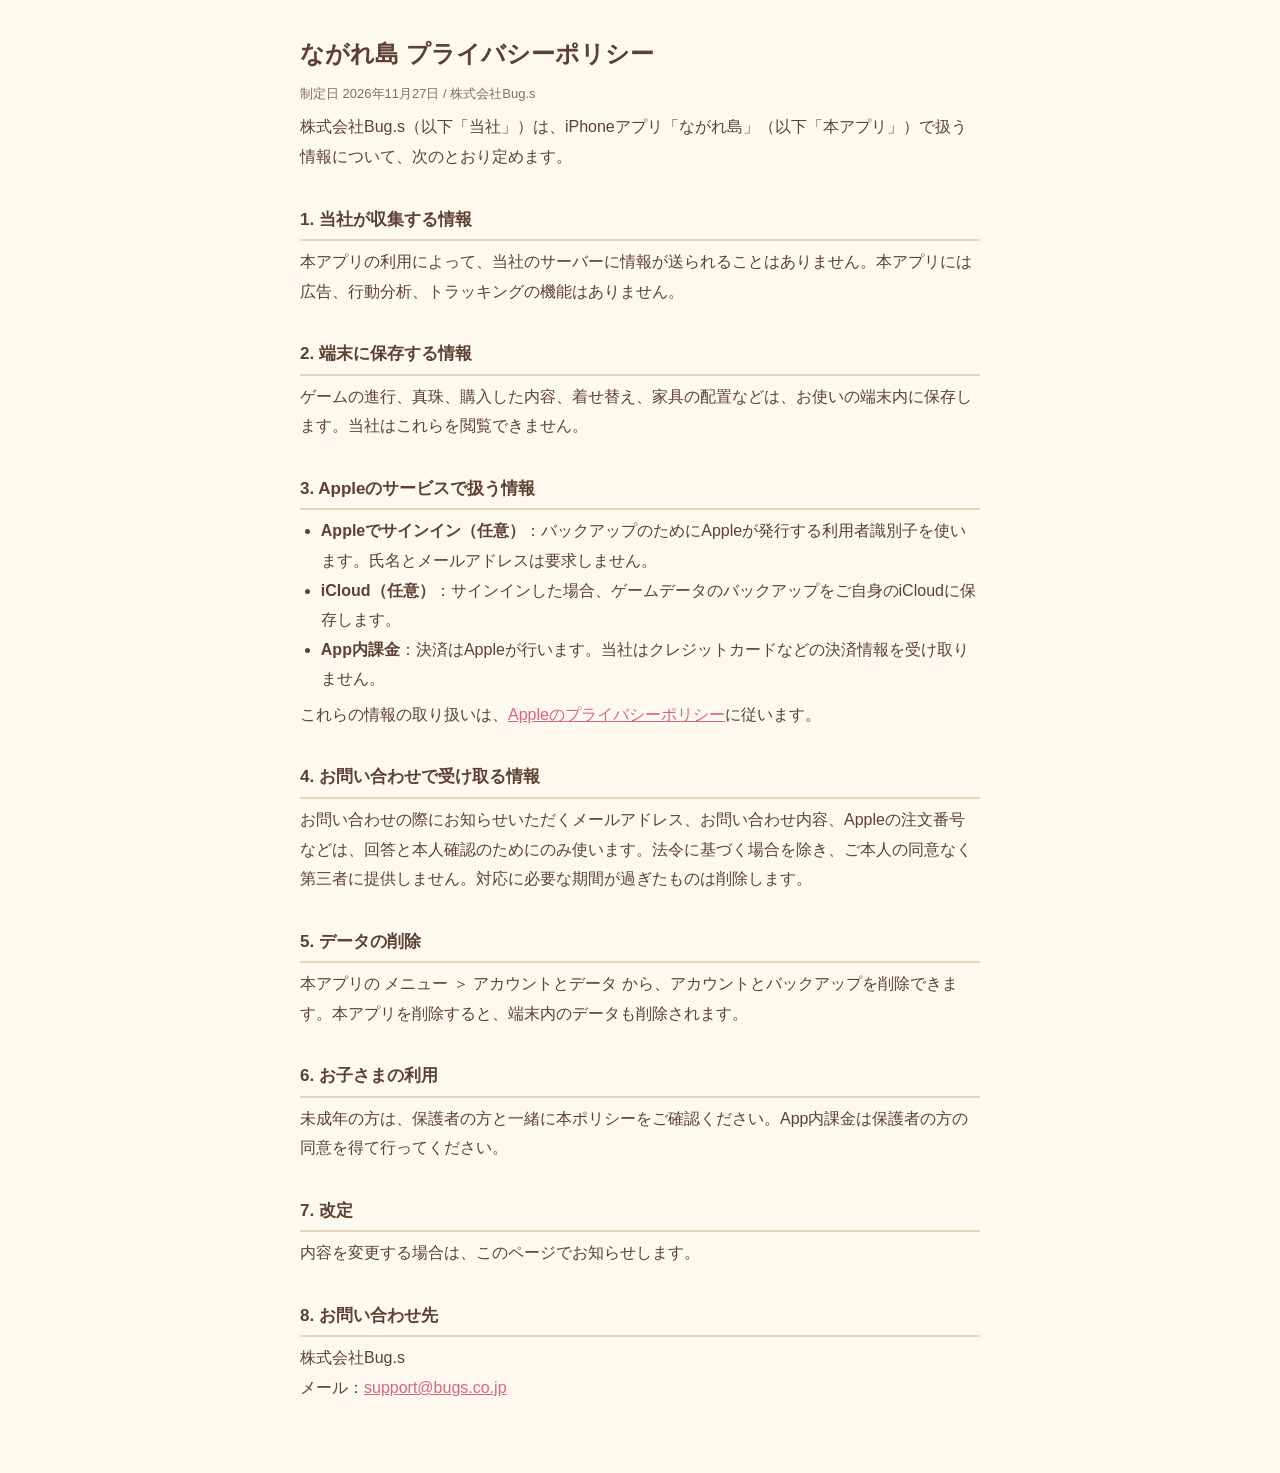
==== nagareshima/privacy.html @ 69653988 "Add privacy policy and support pages for the iOS game ながれ島 Co-Authored-By: Claude Opus 5.5 <noreply@" ====
<!doctype html>
<html lang="ja">
<head>
<meta charset="utf-8">
<meta name="viewport" content="width=device-width, initial-scale=1">
<title>ながれ島 プライバシーポリシー</title>
<style>
:root{--bg:#fff8ee;--ink:#5c4033;--line:#e8d5bd;--accent:#d9667f}
body{margin:0;background:var(--bg);color:var(--ink);font-family:-apple-system,"Hiragino Sans",sans-serif;line-height:1.85}
main{max-width:680px;margin:0 auto;padding:32px 16px 64px}
h1{font-size:24px;margin:0 0 4px}h2{font-size:17px;margin:32px 0 6px;padding-bottom:4px;border-bottom:2px solid var(--line)}
p,ul{margin:6px 0}ul{padding-left:1.3em}a{color:var(--accent)}.date{font-size:13px;opacity:.75}
</style>
</head>
<body><main>
<h1>ながれ島 プライバシーポリシー</h1>
<p class="date">制定日 2026年11月27日 / 株式会社Bug.s</p>
<p>株式会社Bug.s（以下「当社」）は、iPhoneアプリ「ながれ島」（以下「本アプリ」）で扱う情報について、次のとおり定めます。</p>
<h2>1. 当社が収集する情報</h2>
<p>本アプリの利用によって、当社のサーバーに情報が送られることはありません。本アプリには広告、行動分析、トラッキングの機能はありません。</p>
<h2>2. 端末に保存する情報</h2>
<p>ゲームの進行、真珠、購入した内容、着せ替え、家具の配置などは、お使いの端末内に保存します。当社はこれらを閲覧できません。</p>
<h2>3. Appleのサービスで扱う情報</h2>
<ul>
<li><strong>Appleでサインイン（任意）</strong>：バックアップのためにAppleが発行する利用者識別子を使います。氏名とメールアドレスは要求しません。</li>
<li><strong>iCloud（任意）</strong>：サインインした場合、ゲームデータのバックアップをご自身のiCloudに保存します。</li>
<li><strong>App内課金</strong>：決済はAppleが行います。当社はクレジットカードなどの決済情報を受け取りません。</li>
</ul>
<p>これらの情報の取り扱いは、<a href="https://www.apple.com/jp/legal/privacy/">Appleのプライバシーポリシー</a>に従います。</p>
<h2>4. お問い合わせで受け取る情報</h2>
<p>お問い合わせの際にお知らせいただくメールアドレス、お問い合わせ内容、Appleの注文番号などは、回答と本人確認のためにのみ使います。法令に基づく場合を除き、ご本人の同意なく第三者に提供しません。対応に必要な期間が過ぎたものは削除します。</p>
<h2>5. データの削除</h2>
<p>本アプリの メニュー ＞ アカウントとデータ から、アカウントとバックアップを削除できます。本アプリを削除すると、端末内のデータも削除されます。</p>
<h2>6. お子さまの利用</h2>
<p>未成年の方は、保護者の方と一緒に本ポリシーをご確認ください。App内課金は保護者の方の同意を得て行ってください。</p>
<h2>7. 改定</h2>
<p>内容を変更する場合は、このページでお知らせします。</p>
<h2>8. お問い合わせ先</h2>
<p>株式会社Bug.s<br>メール：<a href="mailto:support@bugs.co.jp">support@bugs.co.jp</a></p>
</main></body>
</html>
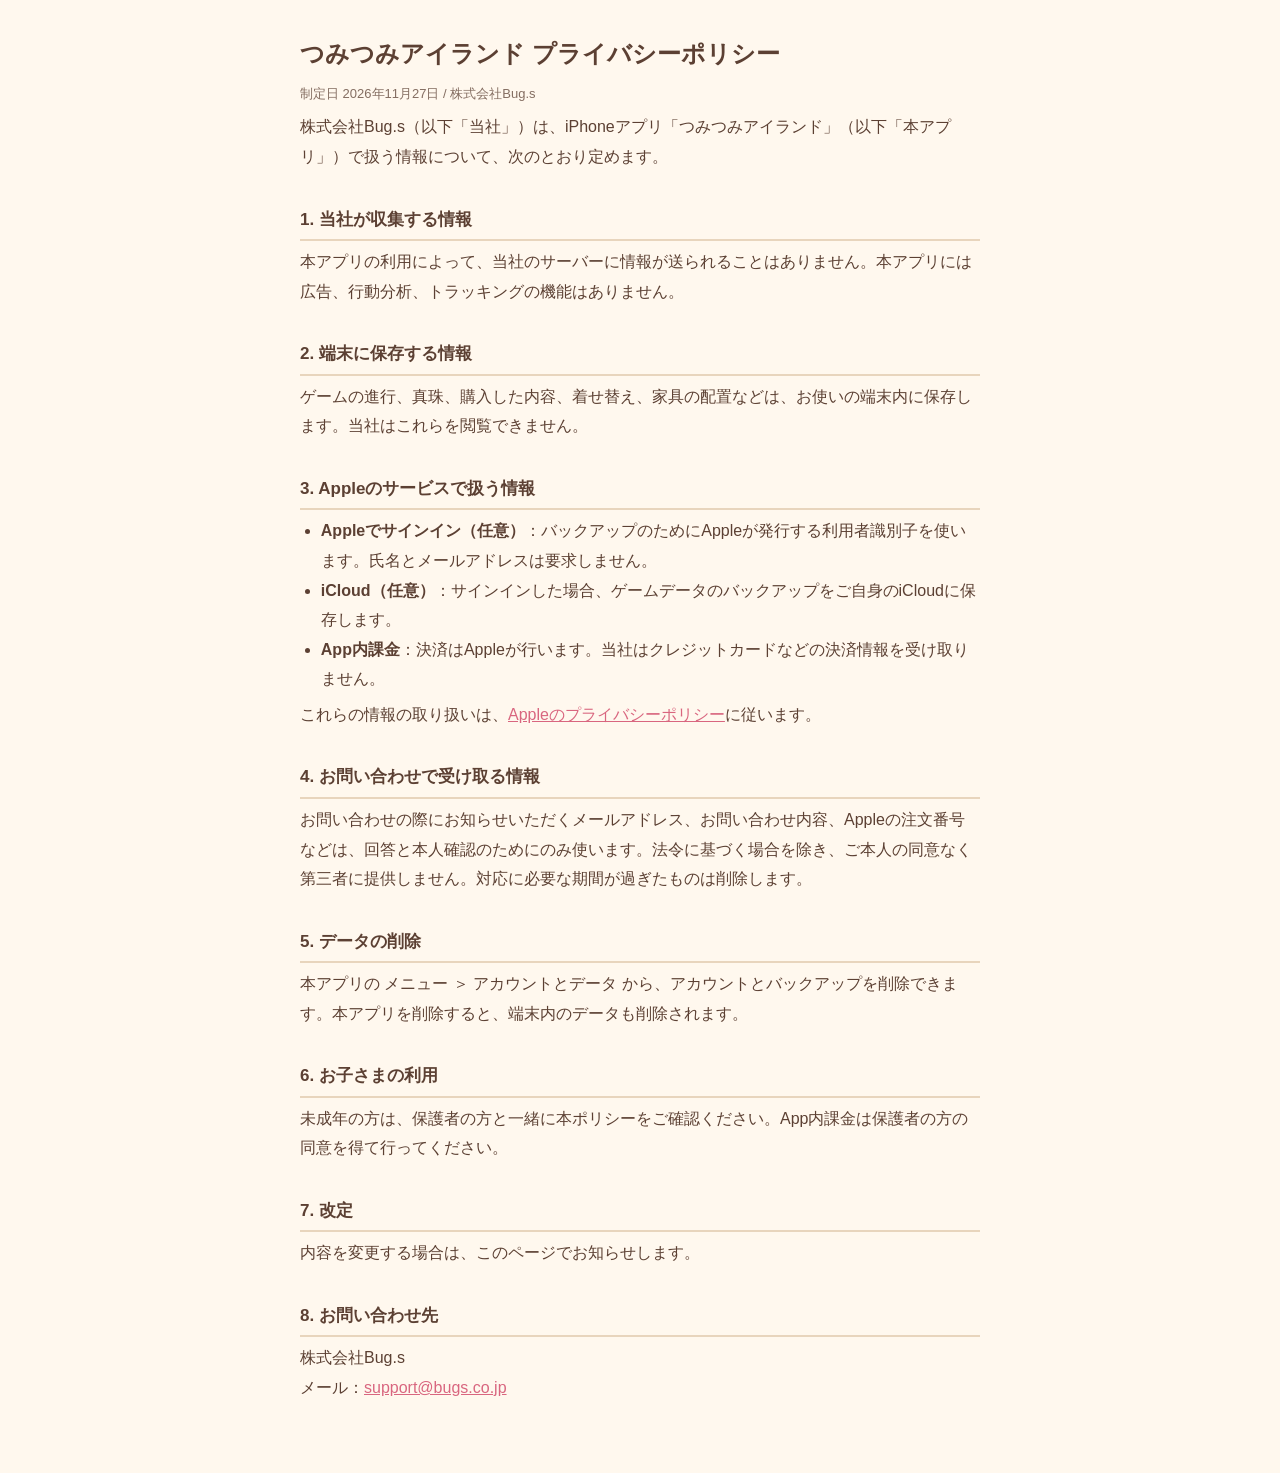
==== commit 41b7167a: "Rename the game to つみつみアイランド on its pages Co-Authored-By: Claude Opus 5.5 <noreply@anthropic.com>" ====
--- a/nagareshima/privacy.html
+++ b/nagareshima/privacy.html
@@ -3,7 +3,7 @@
 <head>
 <meta charset="utf-8">
 <meta name="viewport" content="width=device-width, initial-scale=1">
-<title>ながれ島 プライバシーポリシー</title>
+<title>つみつみアイランド プライバシーポリシー</title>
 <style>
 :root{--bg:#fff8ee;--ink:#5c4033;--line:#e8d5bd;--accent:#d9667f}
 body{margin:0;background:var(--bg);color:var(--ink);font-family:-apple-system,"Hiragino Sans",sans-serif;line-height:1.85}
@@ -13,9 +13,9 @@
 </style>
 </head>
 <body><main>
-<h1>ながれ島 プライバシーポリシー</h1>
+<h1>つみつみアイランド プライバシーポリシー</h1>
 <p class="date">制定日 2026年11月27日 / 株式会社Bug.s</p>
-<p>株式会社Bug.s（以下「当社」）は、iPhoneアプリ「ながれ島」（以下「本アプリ」）で扱う情報について、次のとおり定めます。</p>
+<p>株式会社Bug.s（以下「当社」）は、iPhoneアプリ「つみつみアイランド」（以下「本アプリ」）で扱う情報について、次のとおり定めます。</p>
 <h2>1. 当社が収集する情報</h2>
 <p>本アプリの利用によって、当社のサーバーに情報が送られることはありません。本アプリには広告、行動分析、トラッキングの機能はありません。</p>
 <h2>2. 端末に保存する情報</h2>
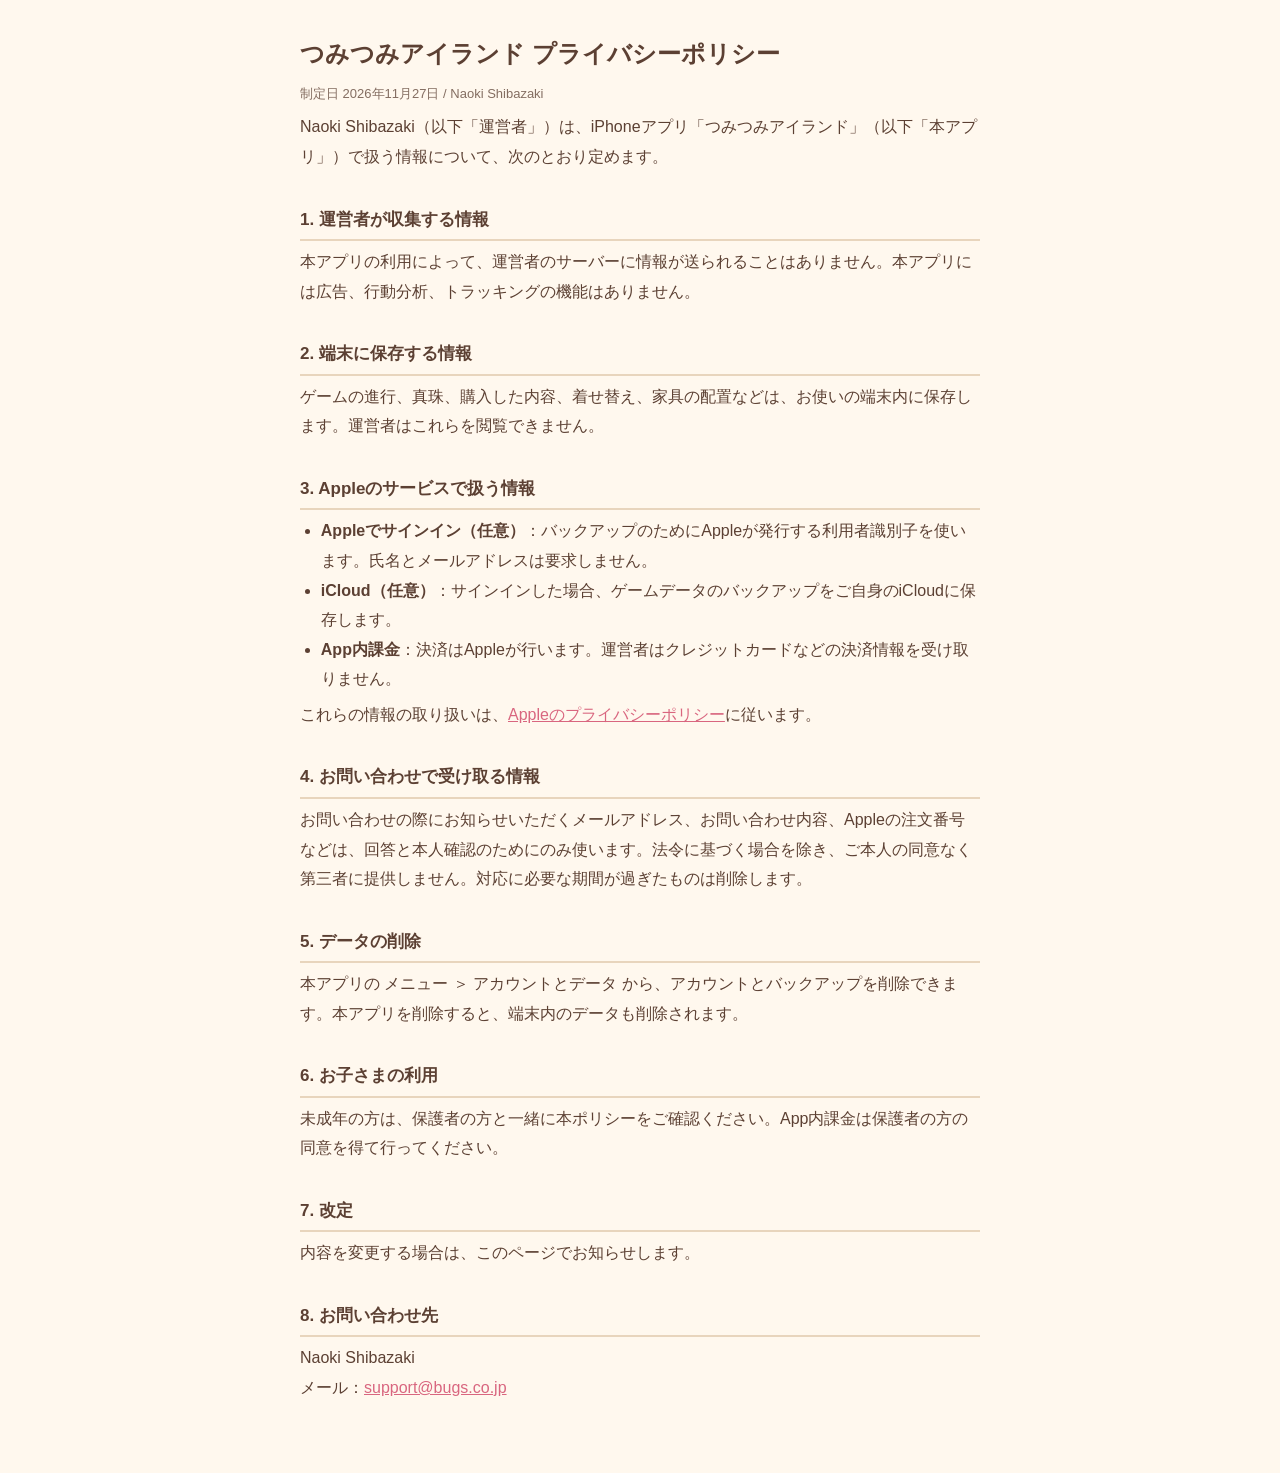
==== commit 8f795418: "Name the individual developer as operator on the game pages Co-Authored-By: Claude Opus 5.5 <noreply" ====
--- a/nagareshima/privacy.html
+++ b/nagareshima/privacy.html
@@ -14,17 +14,17 @@
 </head>
 <body><main>
 <h1>つみつみアイランド プライバシーポリシー</h1>
-<p class="date">制定日 2026年11月27日 / 株式会社Bug.s</p>
-<p>株式会社Bug.s（以下「当社」）は、iPhoneアプリ「つみつみアイランド」（以下「本アプリ」）で扱う情報について、次のとおり定めます。</p>
-<h2>1. 当社が収集する情報</h2>
-<p>本アプリの利用によって、当社のサーバーに情報が送られることはありません。本アプリには広告、行動分析、トラッキングの機能はありません。</p>
+<p class="date">制定日 2026年11月27日 / Naoki Shibazaki</p>
+<p>Naoki Shibazaki（以下「運営者」）は、iPhoneアプリ「つみつみアイランド」（以下「本アプリ」）で扱う情報について、次のとおり定めます。</p>
+<h2>1. 運営者が収集する情報</h2>
+<p>本アプリの利用によって、運営者のサーバーに情報が送られることはありません。本アプリには広告、行動分析、トラッキングの機能はありません。</p>
 <h2>2. 端末に保存する情報</h2>
-<p>ゲームの進行、真珠、購入した内容、着せ替え、家具の配置などは、お使いの端末内に保存します。当社はこれらを閲覧できません。</p>
+<p>ゲームの進行、真珠、購入した内容、着せ替え、家具の配置などは、お使いの端末内に保存します。運営者はこれらを閲覧できません。</p>
 <h2>3. Appleのサービスで扱う情報</h2>
 <ul>
 <li><strong>Appleでサインイン（任意）</strong>：バックアップのためにAppleが発行する利用者識別子を使います。氏名とメールアドレスは要求しません。</li>
 <li><strong>iCloud（任意）</strong>：サインインした場合、ゲームデータのバックアップをご自身のiCloudに保存します。</li>
-<li><strong>App内課金</strong>：決済はAppleが行います。当社はクレジットカードなどの決済情報を受け取りません。</li>
+<li><strong>App内課金</strong>：決済はAppleが行います。運営者はクレジットカードなどの決済情報を受け取りません。</li>
 </ul>
 <p>これらの情報の取り扱いは、<a href="https://www.apple.com/jp/legal/privacy/">Appleのプライバシーポリシー</a>に従います。</p>
 <h2>4. お問い合わせで受け取る情報</h2>
@@ -36,6 +36,6 @@
 <h2>7. 改定</h2>
 <p>内容を変更する場合は、このページでお知らせします。</p>
 <h2>8. お問い合わせ先</h2>
-<p>株式会社Bug.s<br>メール：<a href="mailto:support@bugs.co.jp">support@bugs.co.jp</a></p>
+<p>Naoki Shibazaki<br>メール：<a href="mailto:support@bugs.co.jp">support@bugs.co.jp</a></p>
 </main></body>
 </html>
